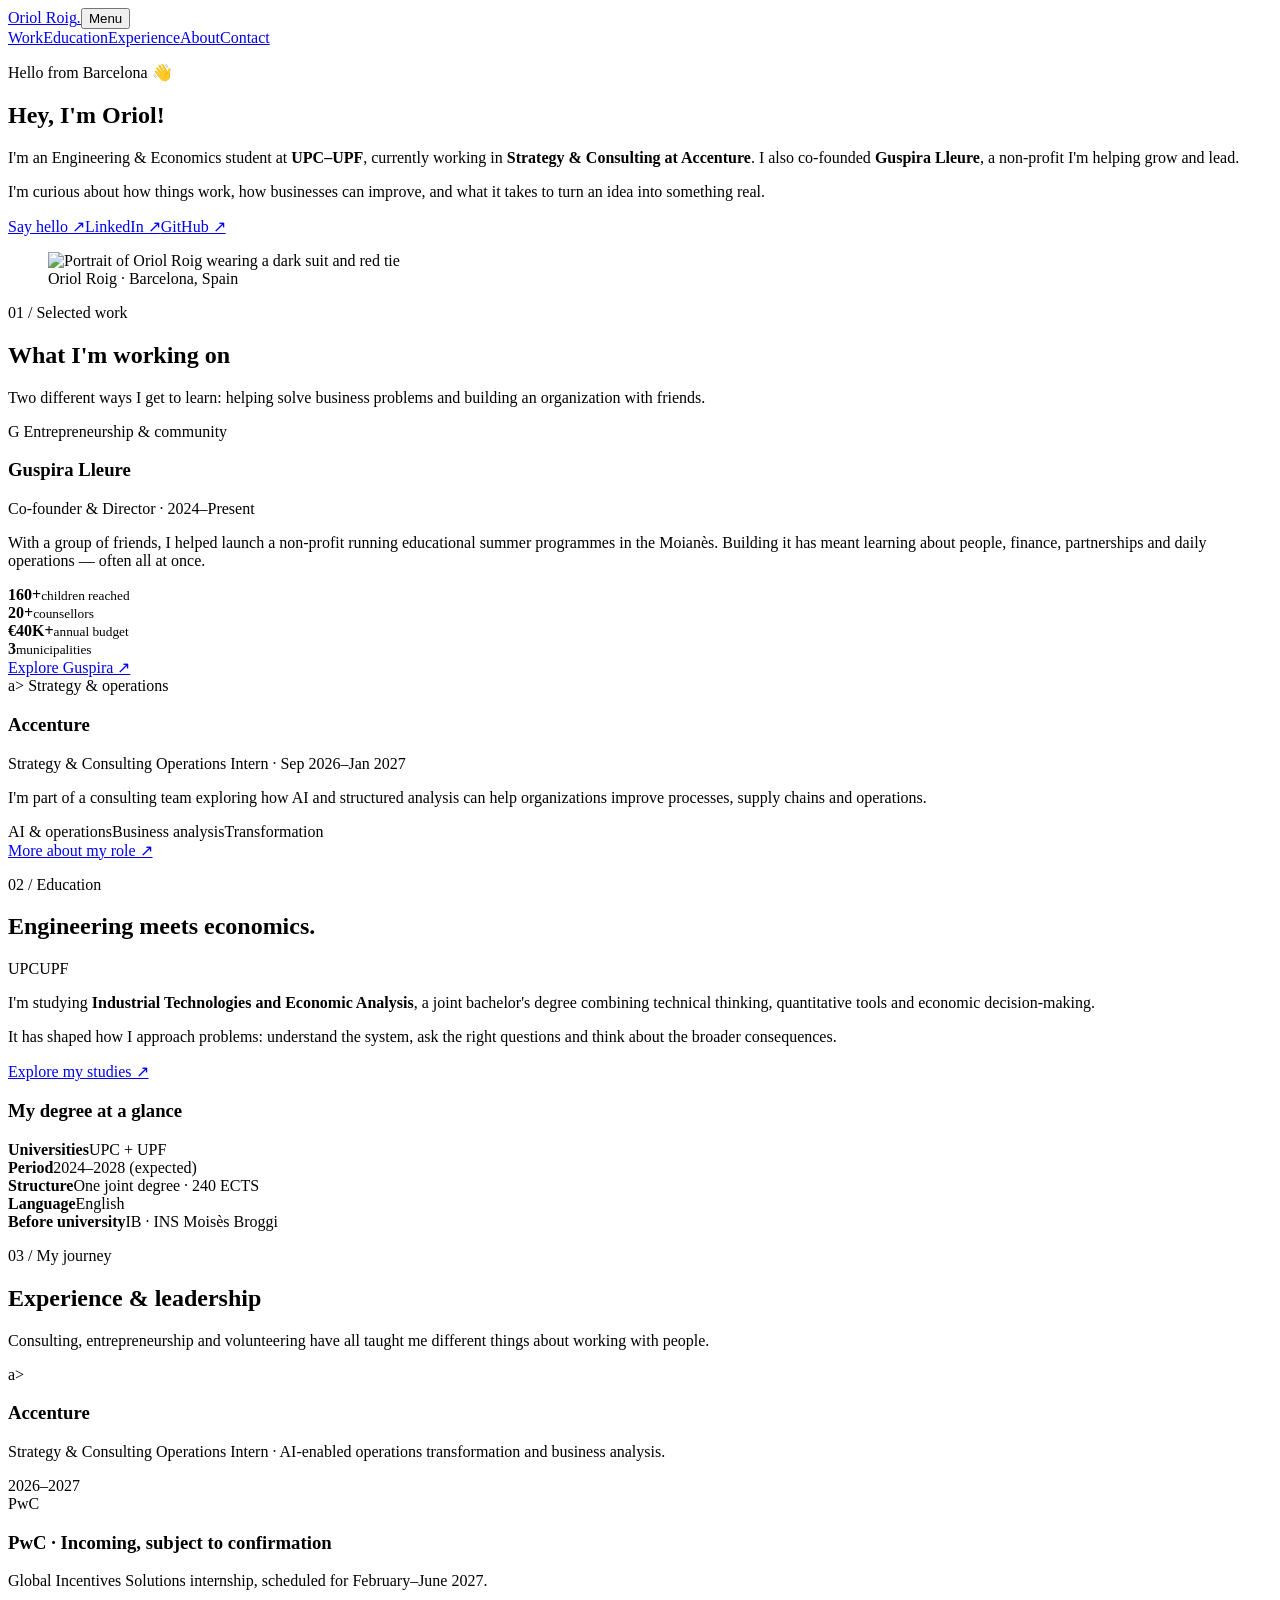
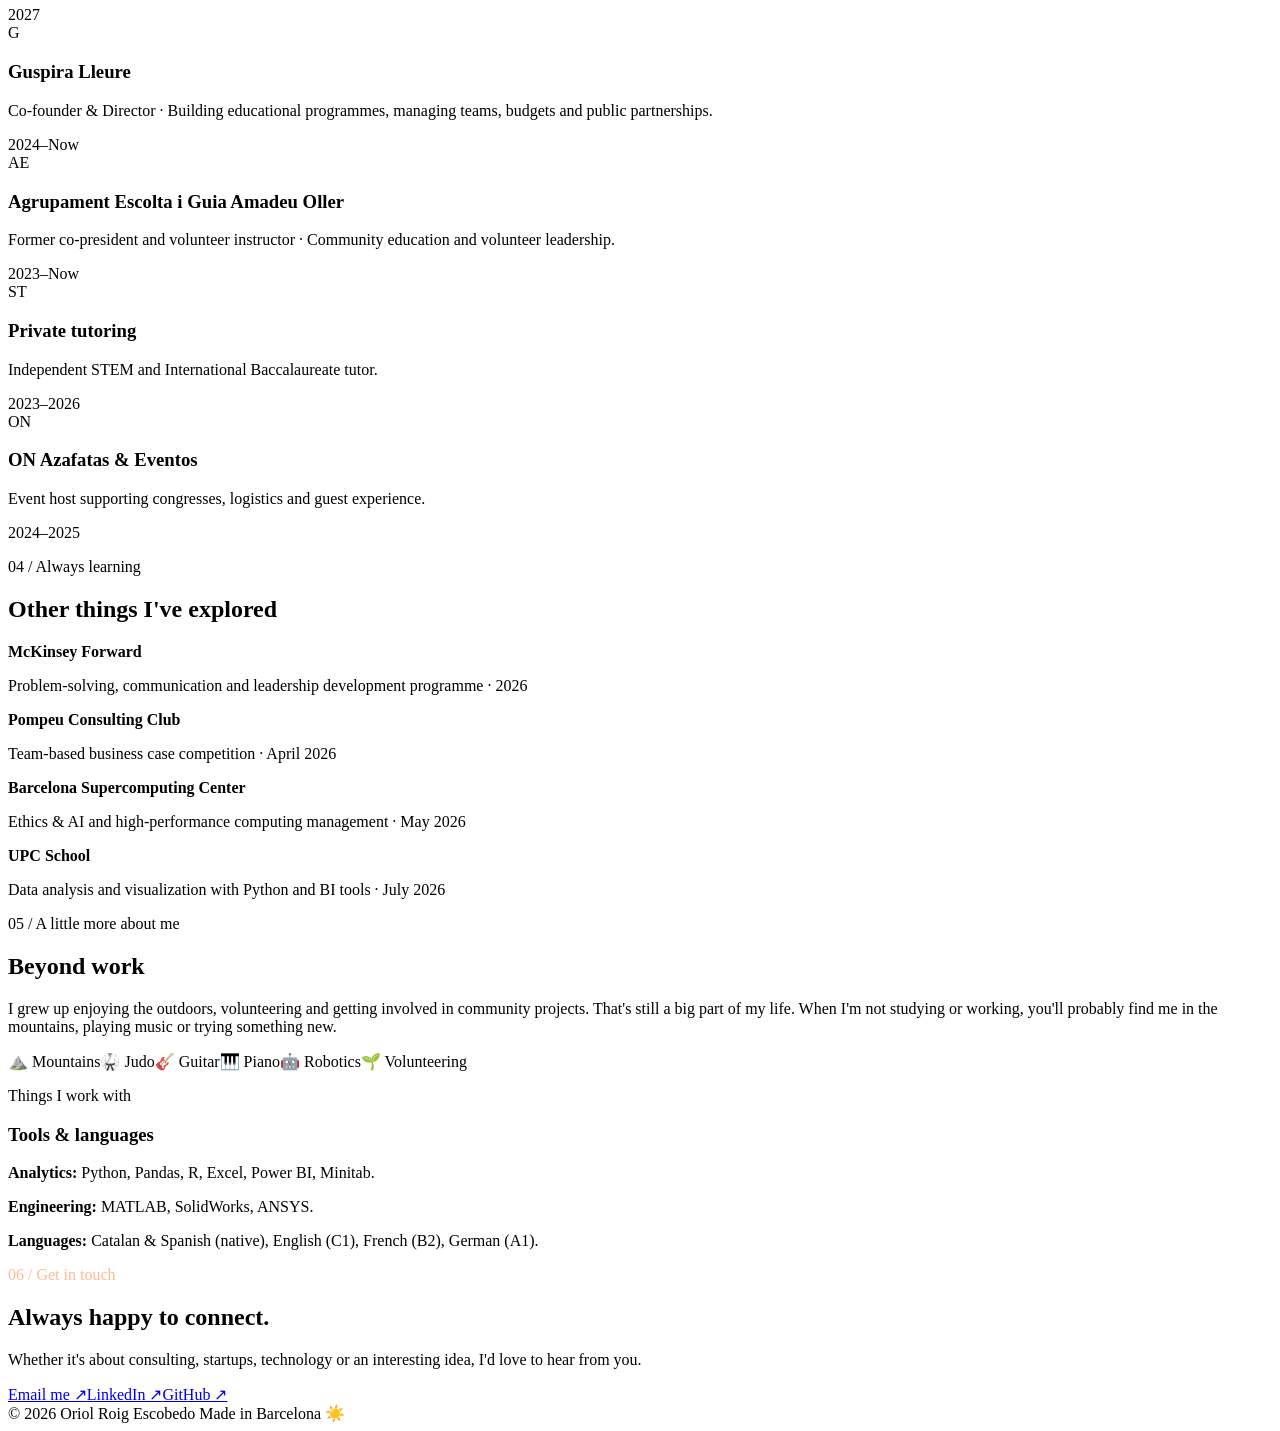
==== index.html @ 2d915a0c "Add files via upload" ====
<!doctype html><html lang="en"><head><meta charset="utf-8"><meta name="viewport" content="width=device-width,initial-scale=1"><meta name="description" content="Oriol Roig — Engineering & Economics student at UPC–UPF, strategy consulting intern at Accenture, and co-founder of Guspira Lleure."><meta property="og:title" content="Oriol Roig | Personal website"><meta property="og:description" content="Engineering, economics, strategy and building meaningful things."><meta property="og:type" content="website"><title>Oriol Roig | Engineering, Strategy & Entrepreneurship</title><link rel="stylesheet" href="assets/css/styles.css"><link rel="icon" href="assets/images/oriol-portrait.webp" type="image/webp"></head><body>
<header class="header"><nav class="container nav" aria-label="Main navigation"><a class="brand" href="index.html">Oriol Roig<em>.</em></a><button class="menu" aria-expanded="false" aria-controls="navlinks">Menu</button><div class="links" id="navlinks"><a href="#work">Work</a><a href="#education">Education</a><a href="#background">Experience</a><a href="#about">About</a><a href="#contact">Contact</a></div></nav></header>
<main><section class="container hero"><div><p class="eyebrow">Hello from Barcelona 👋</p><h1>Hey, I'm <span>Oriol!</span></h1><p class="lead">I'm an Engineering & Economics student at <strong>UPC–UPF</strong>, currently working in <strong>Strategy & Consulting at Accenture</strong>. I also co-founded <strong>Guspira Lleure</strong>, a non-profit I'm helping grow and lead.</p><p>I'm curious about how things work, how businesses can improve, and what it takes to turn an idea into something real.</p><div class="links-inline"><a class="pill" href="mailto:oriol_roig@outlook.com">Say hello ↗</a><a class="textlink" href="https://www.linkedin.com/in/oriol-roig-escobedo-284932294/" target="_blank" rel="noopener noreferrer">LinkedIn ↗</a><a class="textlink" href="https://github.com/oriolroigescobedo" target="_blank" rel="noopener noreferrer">GitHub ↗</a></div></div><figure class="hero-photo"><img src="assets/images/oriol-portrait.webp" width="670" height="672" alt="Portrait of Oriol Roig wearing a dark suit and red tie"><figcaption class="photo-caption">Oriol Roig · Barcelona, Spain</figcaption></figure></section>
<section class="section" id="work"><div class="container"><div class="section-head"><div><p class="eyebrow">01 / Selected work</p><h2>What I'm working on</h2></div><p>Two different ways I get to learn: helping solve business problems and building an organization with friends.</p></div><div class="feature-grid"><article class="feature guspira"><div class="org"><span class="logo logo-letter">G</span> Entrepreneurship & community</div><h3>Guspira Lleure</h3><div class="small">Co-founder & Director · 2024–Present</div><p>With a group of friends, I helped launch a non-profit running educational summer programmes in the Moianès. Building it has meant learning about people, finance, partnerships and daily operations — often all at once.</p><div class="metrics"><div><strong>160+</strong><small>children reached</small></div><div><strong>20+</strong><small>counsellors</small></div><div><strong>€40K+</strong><small>annual budget</small></div><div><strong>3</strong><small>municipalities</small></div></div><a href="guspira.html" class="textlink">Explore Guspira ↗</a></article><article class="feature"><div class="org"><span class="logo logo-letter purple">a&gt;</span> Strategy & operations</div><h3>Accenture</h3><div class="small">Strategy & Consulting Operations Intern · Sep 2026–Jan 2027</div><p>I'm part of a consulting team exploring how AI and structured analysis can help organizations improve processes, supply chains and operations.</p><div class="chips"><span class="chip">AI & operations</span><span class="chip">Business analysis</span><span class="chip">Transformation</span></div><a class="textlink" href="accenture.html">More about my role ↗</a></article></div></div></section>
<section class="section soft" id="education"><div class="container education-panel"><div><p class="eyebrow">02 / Education</p><h2>Engineering meets economics.</h2><div class="edu-mark"><span class="uni-mark">UPC</span><span class="uni-mark">UPF</span></div><p>I'm studying <strong>Industrial Technologies and Economic Analysis</strong>, a joint bachelor's degree combining technical thinking, quantitative tools and economic decision-making.</p><p>It has shaped how I approach problems: understand the system, ask the right questions and think about the broader consequences.</p><a href="education.html" class="textlink">Explore my studies ↗</a></div><aside class="edu-aside"><h3>My degree at a glance</h3><div><strong>Universities</strong><span>UPC + UPF</span></div><div><strong>Period</strong><span>2024–2028 (expected)</span></div><div><strong>Structure</strong><span>One joint degree · 240 ECTS</span></div><div><strong>Language</strong><span>English</span></div><div><strong>Before university</strong><span>IB · INS Moisès Broggi</span></div></aside></div></section>
<section class="section" id="background"><div class="container"><div class="section-head"><div><p class="eyebrow">03 / My journey</p><h2>Experience & leadership</h2></div><p>Consulting, entrepreneurship and volunteering have all taught me different things about working with people.</p></div><div class="rows"><div class="experience-row"><span class="logo logo-letter purple">a&gt;</span><div><h3>Accenture</h3><p>Strategy & Consulting Operations Intern · AI-enabled operations transformation and business analysis.</p></div><time>2026–2027</time></div><div class="experience-row"><span class="logo logo-letter pwc">PwC</span><div><h3>PwC <span class="small">· Incoming, subject to confirmation</span></h3><p>Global Incentives Solutions internship, scheduled for February–June 2027.</p></div><time>2027</time></div><div class="experience-row"><span class="logo logo-letter">G</span><div><h3>Guspira Lleure</h3><p>Co-founder & Director · Building educational programmes, managing teams, budgets and public partnerships.</p></div><time>2024–Now</time></div><div class="experience-row"><span class="logo logo-letter dark">AE</span><div><h3>Agrupament Escolta i Guia Amadeu Oller</h3><p>Former co-president and volunteer instructor · Community education and volunteer leadership.</p></div><time>2023–Now</time></div><div class="experience-row"><span class="logo logo-letter dark">ST</span><div><h3>Private tutoring</h3><p>Independent STEM and International Baccalaureate tutor.</p></div><time>2023–2026</time></div><div class="experience-row"><span class="logo logo-letter dark">ON</span><div><h3>ON Azafatas & Eventos</h3><p>Event host supporting congresses, logistics and guest experience.</p></div><time>2024–2025</time></div></div></div></section>
<section class="section soft"><div class="container"><div class="section-head"><div><p class="eyebrow">04 / Always learning</p><h2>Other things I've explored</h2></div></div><div class="mini-grid"><div class="mini"><strong>McKinsey Forward</strong><p>Problem-solving, communication and leadership development programme · 2026</p></div><div class="mini"><strong>Pompeu Consulting Club</strong><p>Team-based business case competition · April 2026</p></div><div class="mini"><strong>Barcelona Supercomputing Center</strong><p>Ethics & AI and high-performance computing management · May 2026</p></div><div class="mini"><strong>UPC School</strong><p>Data analysis and visualization with Python and BI tools · July 2026</p></div></div></div></section>
<section class="section" id="about"><div class="container about"><div><p class="eyebrow">05 / A little more about me</p><h2>Beyond work</h2><p>I grew up enjoying the outdoors, volunteering and getting involved in community projects. That's still a big part of my life. When I'm not studying or working, you'll probably find me in the mountains, playing music or trying something new.</p><div class="interest-list"><span>⛰️ Mountains</span><span>🥋 Judo</span><span>🎸 Guitar</span><span>🎹 Piano</span><span>🤖 Robotics</span><span>🌱 Volunteering</span></div></div><div><p class="eyebrow">Things I work with</p><h3>Tools & languages</h3><p><strong>Analytics:</strong> Python, Pandas, R, Excel, Power BI, Minitab.</p><p><strong>Engineering:</strong> MATLAB, SolidWorks, ANSYS.</p><p><strong>Languages:</strong> Catalan & Spanish (native), English (C1), French (B2), German (A1).</p></div></div></section>
<section class="contact" id="contact"><div class="container"><p class="eyebrow" style="color:#ffba92">06 / Get in touch</p><h2>Always happy to connect.</h2><p>Whether it's about consulting, startups, technology or an interesting idea, I'd love to hear from you.</p><div class="links-inline"><a class="pill" href="mailto:oriol_roig@outlook.com">Email me ↗</a><a class="textlink" href="https://www.linkedin.com/in/oriol-roig-escobedo-284932294/" target="_blank" rel="noopener noreferrer">LinkedIn ↗</a><a class="textlink" href="https://github.com/oriolroigescobedo" target="_blank" rel="noopener noreferrer">GitHub ↗</a></div></div></section></main>
<footer class="footer"><div class="container foot">© 2026 Oriol Roig Escobedo <span>Made in Barcelona ☀️</span></div></footer><script defer src="assets/js/main.js"></script></body></html>
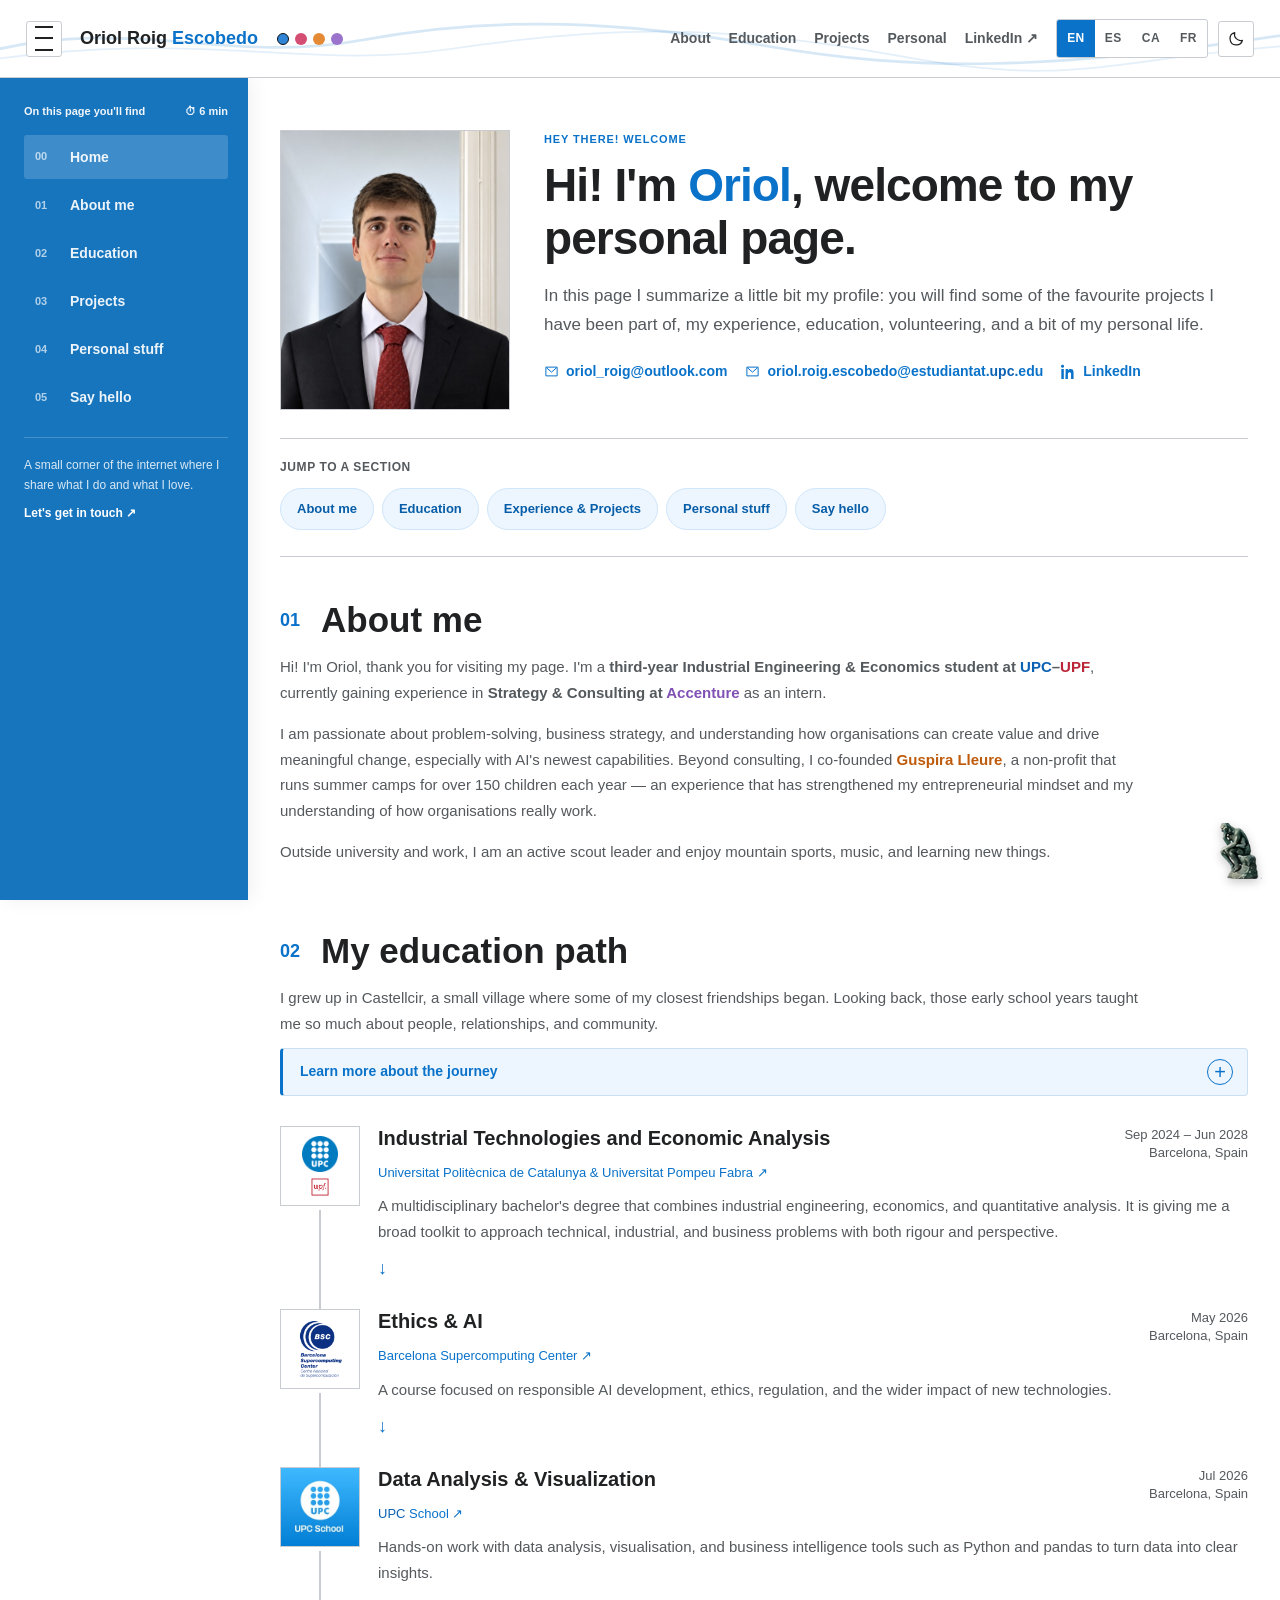
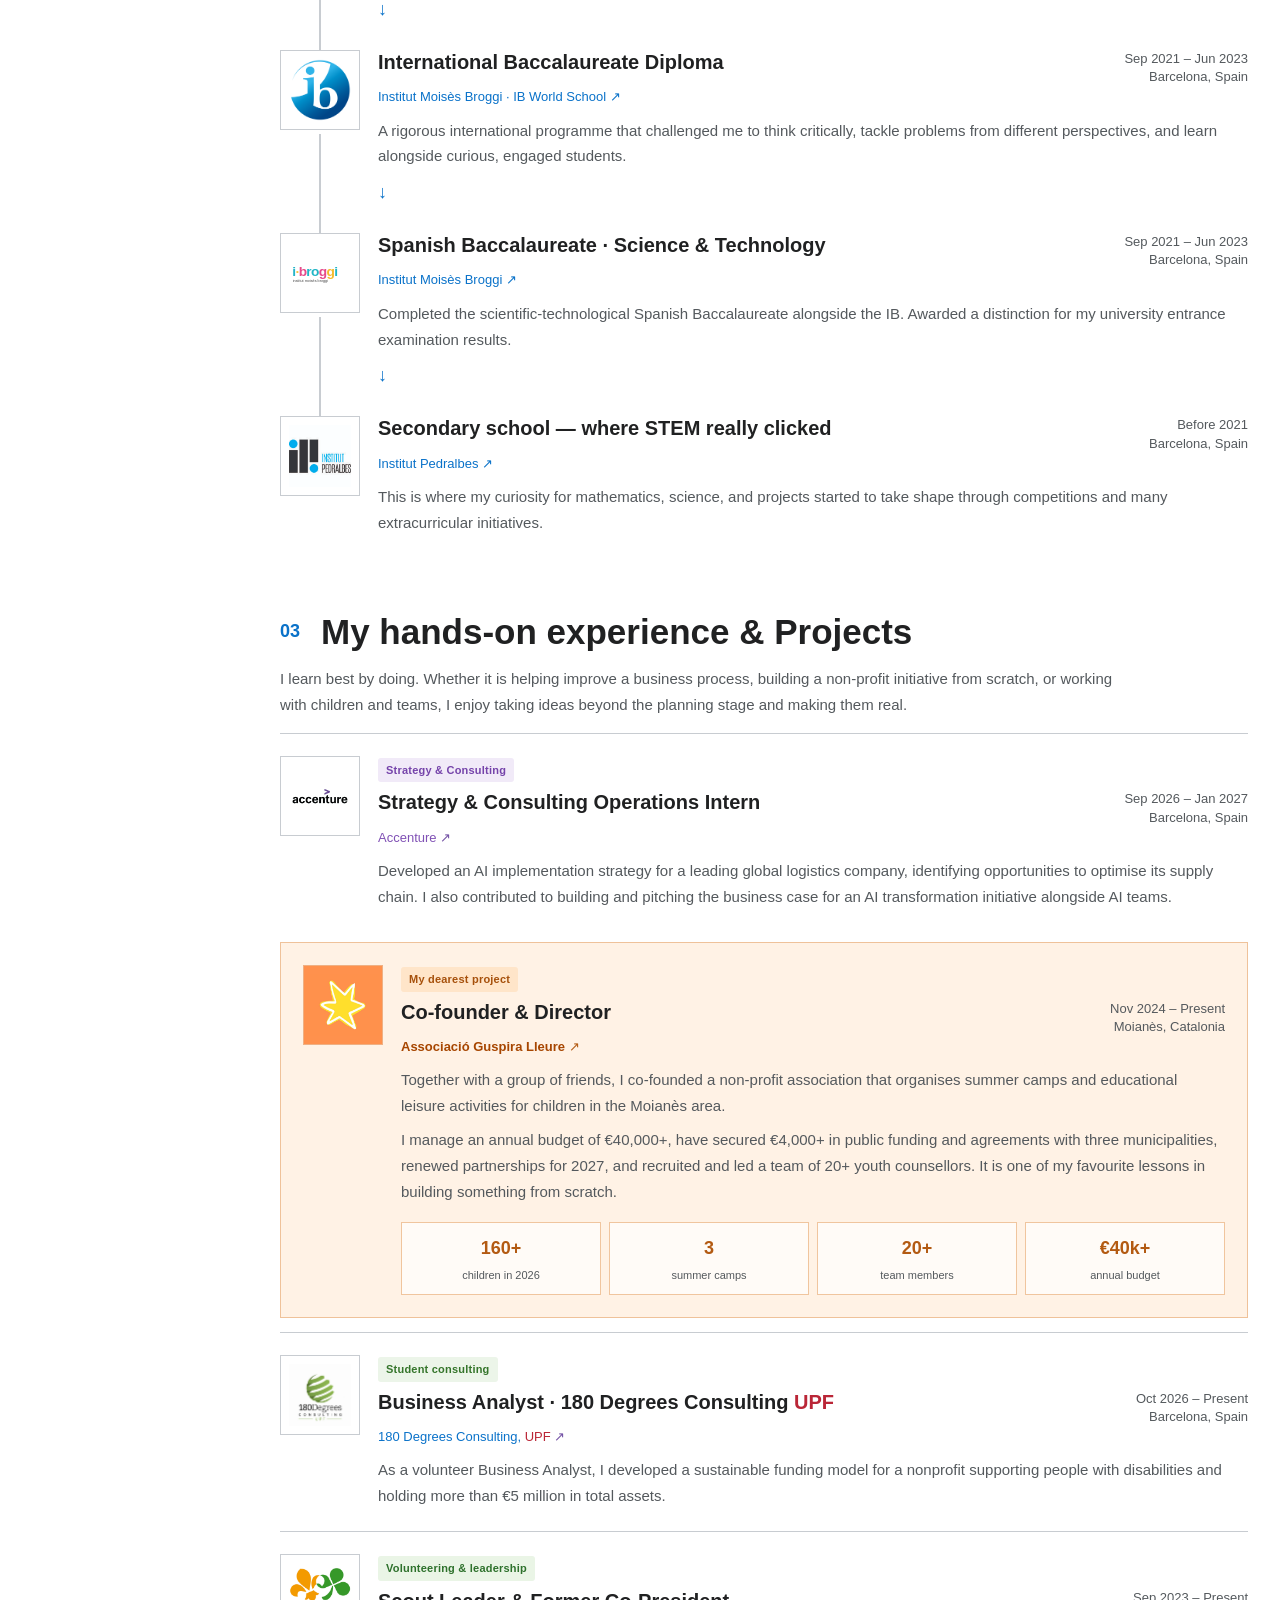
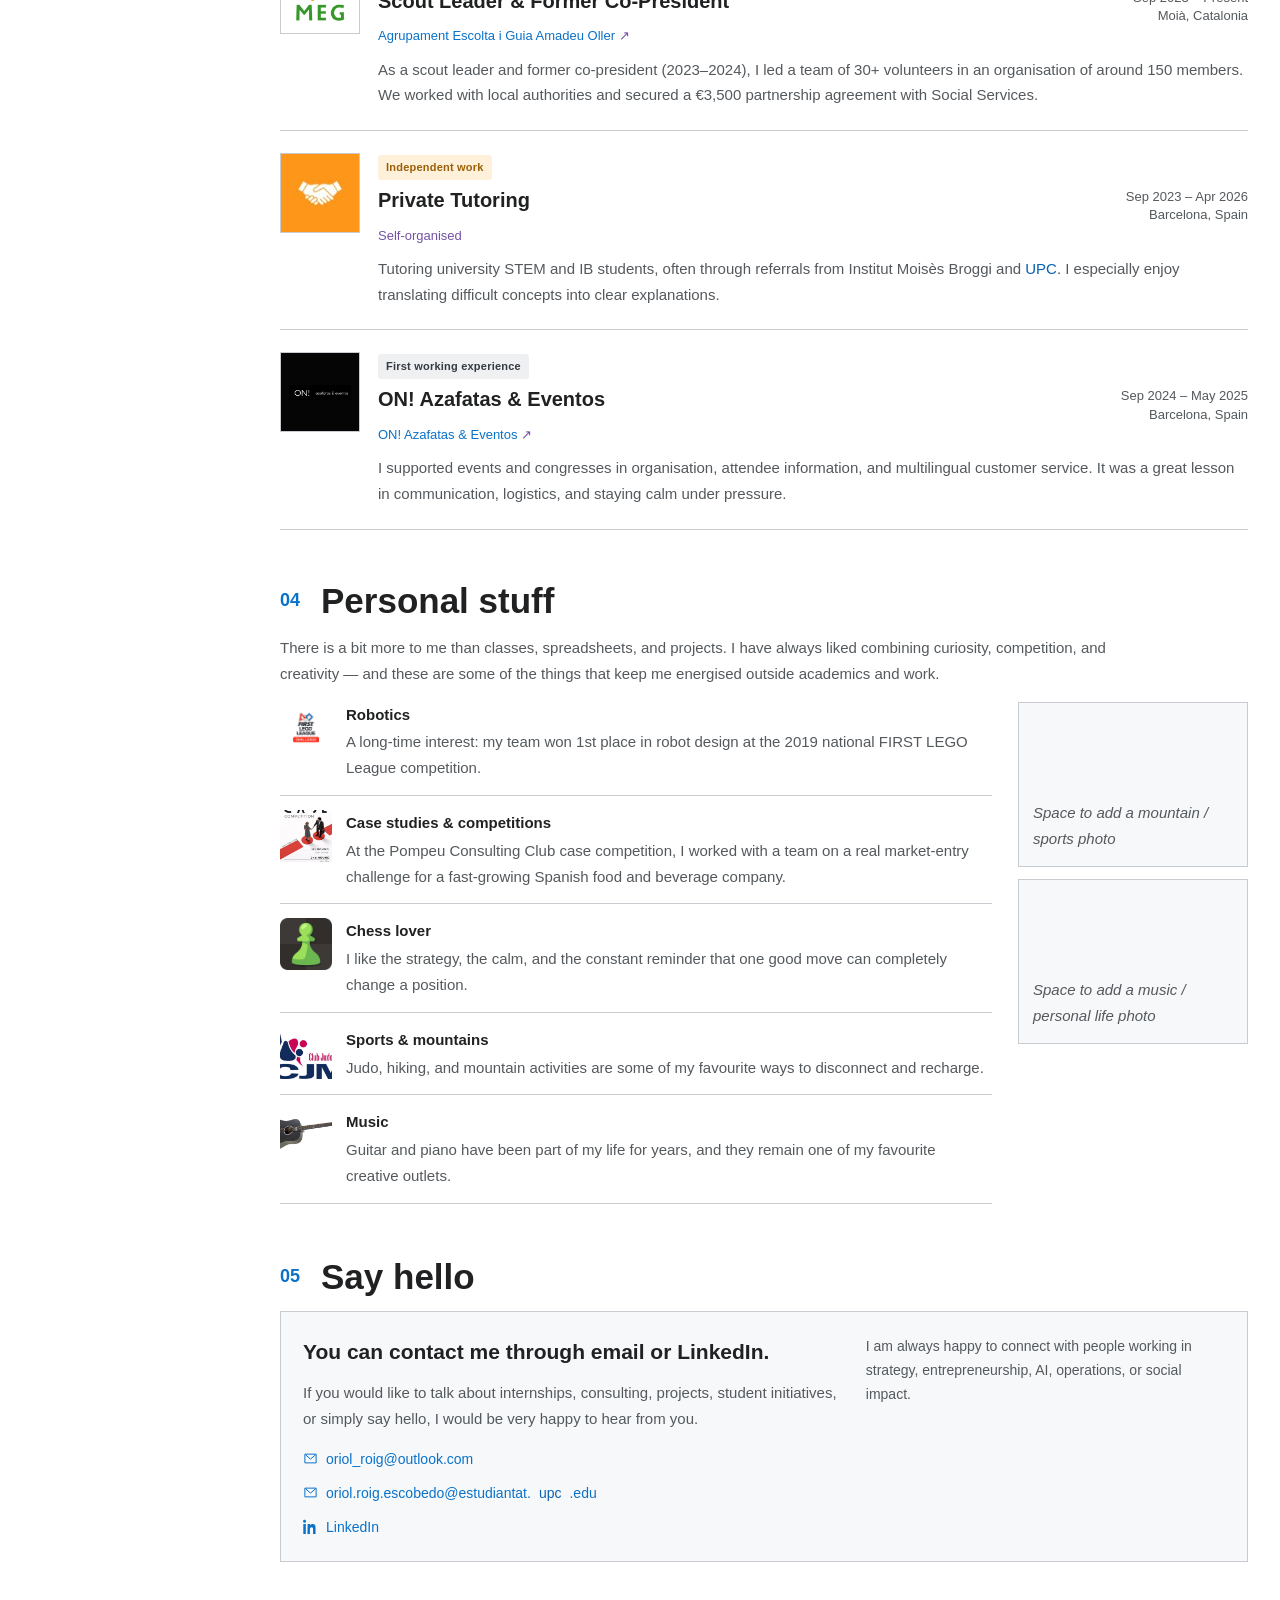
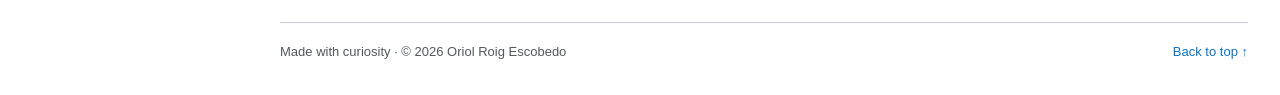
==== commit 8a51574b: "Publish portfolio as single standalone index.html" ====
--- a/index.html
+++ b/index.html
@@ -1,10 +1,1167 @@
-<!doctype html><html lang="en"><head><meta charset="utf-8"><meta name="viewport" content="width=device-width,initial-scale=1"><meta name="description" content="Oriol Roig — Engineering & Economics student at UPC–UPF, strategy consulting intern at Accenture, and co-founder of Guspira Lleure."><meta property="og:title" content="Oriol Roig | Personal website"><meta property="og:description" content="Engineering, economics, strategy and building meaningful things."><meta property="og:type" content="website"><title>Oriol Roig | Engineering, Strategy & Entrepreneurship</title><link rel="stylesheet" href="assets/css/styles.css"><link rel="icon" href="assets/images/oriol-portrait.webp" type="image/webp"></head><body>
-<header class="header"><nav class="container nav" aria-label="Main navigation"><a class="brand" href="index.html">Oriol Roig<em>.</em></a><button class="menu" aria-expanded="false" aria-controls="navlinks">Menu</button><div class="links" id="navlinks"><a href="#work">Work</a><a href="#education">Education</a><a href="#background">Experience</a><a href="#about">About</a><a href="#contact">Contact</a></div></nav></header>
-<main><section class="container hero"><div><p class="eyebrow">Hello from Barcelona 👋</p><h1>Hey, I'm <span>Oriol!</span></h1><p class="lead">I'm an Engineering & Economics student at <strong>UPC–UPF</strong>, currently working in <strong>Strategy & Consulting at Accenture</strong>. I also co-founded <strong>Guspira Lleure</strong>, a non-profit I'm helping grow and lead.</p><p>I'm curious about how things work, how businesses can improve, and what it takes to turn an idea into something real.</p><div class="links-inline"><a class="pill" href="mailto:oriol_roig@outlook.com">Say hello ↗</a><a class="textlink" href="https://www.linkedin.com/in/oriol-roig-escobedo-284932294/" target="_blank" rel="noopener noreferrer">LinkedIn ↗</a><a class="textlink" href="https://github.com/oriolroigescobedo" target="_blank" rel="noopener noreferrer">GitHub ↗</a></div></div><figure class="hero-photo"><img src="assets/images/oriol-portrait.webp" width="670" height="672" alt="Portrait of Oriol Roig wearing a dark suit and red tie"><figcaption class="photo-caption">Oriol Roig · Barcelona, Spain</figcaption></figure></section>
-<section class="section" id="work"><div class="container"><div class="section-head"><div><p class="eyebrow">01 / Selected work</p><h2>What I'm working on</h2></div><p>Two different ways I get to learn: helping solve business problems and building an organization with friends.</p></div><div class="feature-grid"><article class="feature guspira"><div class="org"><span class="logo logo-letter">G</span> Entrepreneurship & community</div><h3>Guspira Lleure</h3><div class="small">Co-founder & Director · 2024–Present</div><p>With a group of friends, I helped launch a non-profit running educational summer programmes in the Moianès. Building it has meant learning about people, finance, partnerships and daily operations — often all at once.</p><div class="metrics"><div><strong>160+</strong><small>children reached</small></div><div><strong>20+</strong><small>counsellors</small></div><div><strong>€40K+</strong><small>annual budget</small></div><div><strong>3</strong><small>municipalities</small></div></div><a href="guspira.html" class="textlink">Explore Guspira ↗</a></article><article class="feature"><div class="org"><span class="logo logo-letter purple">a&gt;</span> Strategy & operations</div><h3>Accenture</h3><div class="small">Strategy & Consulting Operations Intern · Sep 2026–Jan 2027</div><p>I'm part of a consulting team exploring how AI and structured analysis can help organizations improve processes, supply chains and operations.</p><div class="chips"><span class="chip">AI & operations</span><span class="chip">Business analysis</span><span class="chip">Transformation</span></div><a class="textlink" href="accenture.html">More about my role ↗</a></article></div></div></section>
-<section class="section soft" id="education"><div class="container education-panel"><div><p class="eyebrow">02 / Education</p><h2>Engineering meets economics.</h2><div class="edu-mark"><span class="uni-mark">UPC</span><span class="uni-mark">UPF</span></div><p>I'm studying <strong>Industrial Technologies and Economic Analysis</strong>, a joint bachelor's degree combining technical thinking, quantitative tools and economic decision-making.</p><p>It has shaped how I approach problems: understand the system, ask the right questions and think about the broader consequences.</p><a href="education.html" class="textlink">Explore my studies ↗</a></div><aside class="edu-aside"><h3>My degree at a glance</h3><div><strong>Universities</strong><span>UPC + UPF</span></div><div><strong>Period</strong><span>2024–2028 (expected)</span></div><div><strong>Structure</strong><span>One joint degree · 240 ECTS</span></div><div><strong>Language</strong><span>English</span></div><div><strong>Before university</strong><span>IB · INS Moisès Broggi</span></div></aside></div></section>
-<section class="section" id="background"><div class="container"><div class="section-head"><div><p class="eyebrow">03 / My journey</p><h2>Experience & leadership</h2></div><p>Consulting, entrepreneurship and volunteering have all taught me different things about working with people.</p></div><div class="rows"><div class="experience-row"><span class="logo logo-letter purple">a&gt;</span><div><h3>Accenture</h3><p>Strategy & Consulting Operations Intern · AI-enabled operations transformation and business analysis.</p></div><time>2026–2027</time></div><div class="experience-row"><span class="logo logo-letter pwc">PwC</span><div><h3>PwC <span class="small">· Incoming, subject to confirmation</span></h3><p>Global Incentives Solutions internship, scheduled for February–June 2027.</p></div><time>2027</time></div><div class="experience-row"><span class="logo logo-letter">G</span><div><h3>Guspira Lleure</h3><p>Co-founder & Director · Building educational programmes, managing teams, budgets and public partnerships.</p></div><time>2024–Now</time></div><div class="experience-row"><span class="logo logo-letter dark">AE</span><div><h3>Agrupament Escolta i Guia Amadeu Oller</h3><p>Former co-president and volunteer instructor · Community education and volunteer leadership.</p></div><time>2023–Now</time></div><div class="experience-row"><span class="logo logo-letter dark">ST</span><div><h3>Private tutoring</h3><p>Independent STEM and International Baccalaureate tutor.</p></div><time>2023–2026</time></div><div class="experience-row"><span class="logo logo-letter dark">ON</span><div><h3>ON Azafatas & Eventos</h3><p>Event host supporting congresses, logistics and guest experience.</p></div><time>2024–2025</time></div></div></div></section>
-<section class="section soft"><div class="container"><div class="section-head"><div><p class="eyebrow">04 / Always learning</p><h2>Other things I've explored</h2></div></div><div class="mini-grid"><div class="mini"><strong>McKinsey Forward</strong><p>Problem-solving, communication and leadership development programme · 2026</p></div><div class="mini"><strong>Pompeu Consulting Club</strong><p>Team-based business case competition · April 2026</p></div><div class="mini"><strong>Barcelona Supercomputing Center</strong><p>Ethics & AI and high-performance computing management · May 2026</p></div><div class="mini"><strong>UPC School</strong><p>Data analysis and visualization with Python and BI tools · July 2026</p></div></div></div></section>
-<section class="section" id="about"><div class="container about"><div><p class="eyebrow">05 / A little more about me</p><h2>Beyond work</h2><p>I grew up enjoying the outdoors, volunteering and getting involved in community projects. That's still a big part of my life. When I'm not studying or working, you'll probably find me in the mountains, playing music or trying something new.</p><div class="interest-list"><span>⛰️ Mountains</span><span>🥋 Judo</span><span>🎸 Guitar</span><span>🎹 Piano</span><span>🤖 Robotics</span><span>🌱 Volunteering</span></div></div><div><p class="eyebrow">Things I work with</p><h3>Tools & languages</h3><p><strong>Analytics:</strong> Python, Pandas, R, Excel, Power BI, Minitab.</p><p><strong>Engineering:</strong> MATLAB, SolidWorks, ANSYS.</p><p><strong>Languages:</strong> Catalan & Spanish (native), English (C1), French (B2), German (A1).</p></div></div></section>
-<section class="contact" id="contact"><div class="container"><p class="eyebrow" style="color:#ffba92">06 / Get in touch</p><h2>Always happy to connect.</h2><p>Whether it's about consulting, startups, technology or an interesting idea, I'd love to hear from you.</p><div class="links-inline"><a class="pill" href="mailto:oriol_roig@outlook.com">Email me ↗</a><a class="textlink" href="https://www.linkedin.com/in/oriol-roig-escobedo-284932294/" target="_blank" rel="noopener noreferrer">LinkedIn ↗</a><a class="textlink" href="https://github.com/oriolroigescobedo" target="_blank" rel="noopener noreferrer">GitHub ↗</a></div></div></section></main>
-<footer class="footer"><div class="container foot">© 2026 Oriol Roig Escobedo <span>Made in Barcelona ☀️</span></div></footer><script defer src="assets/js/main.js"></script></body></html>
+<!DOCTYPE html>
+<html lang="en">
+<head>
+  <meta charset="UTF-8">
+  <meta name="viewport" content="width=device-width, initial-scale=1">
+  <meta name="theme-color" content="#ffffff">
+  <meta name="description" content="Oriol Roig Escobedo's personal website.">
+  <title>Oriol Roig Escobedo · Personal Page</title>
+  <style>
+    :root {
+      --blue: #0b61b3;
+      --blue-deep: #0a4f93;
+      --blue-soft: #edf5fc;
+      --purple: #7352a5;
+      --purple-soft: #f1ecf8;
+      --orange: #f28a31;
+      --orange-soft: #fff2e5;
+      --background: #ffffff;
+      --surface: #ffffff;
+      --surface-alt: #f7f8fa;
+      --sidebar-bg: #0b61b3;
+      --sidebar-bg-2: #0a569f;
+      --text: #202122;
+      --muted: #54595d;
+      --line: #c8ccd1;
+      --line-strong: #a2a9b1;
+      --shadow: rgba(0,0,0,.06);
+      --radius-sm: 3px;
+      --radius-md: 5px;
+      --header-height: 78px;
+      --sidebar-width: 248px;
+      --content-width: 1020px;
+      --body-font: -apple-system, BlinkMacSystemFont, "Segoe UI", Arial, Helvetica, sans-serif;
+      --ui-font: -apple-system, BlinkMacSystemFont, "Segoe UI", Arial, Helvetica, sans-serif;
+      color-scheme: light;
+    }
+    html[data-theme="dark"] {
+      --blue: #73b9ff;
+      --blue-deep: #4ea6ff;
+      --blue-soft: #1b2f45;
+      --purple: #c8b0ec;
+      --purple-soft: #32283b;
+      --orange: #ffb06f;
+      --orange-soft: #3e2f22;
+      --background: #16191d;
+      --surface: #1f2328;
+      --surface-alt: #20262d;
+      --sidebar-bg: #174a7c;
+      --sidebar-bg-2: #133d67;
+      --text: #eaecf0;
+      --muted: #c8ccd1;
+      --line: #4b5560;
+      --line-strong: #6b7480;
+      --shadow: rgba(0,0,0,.28);
+      color-scheme: dark;
+    }
+    * { box-sizing: border-box; }
+    html { scroll-behavior: smooth; scroll-padding-top: 95px; }
+    body { margin: 0; background: var(--background); color: var(--text); font-family: var(--body-font); font-size: 15px; line-height: 1.72; }
+    img { display: block; max-width: 100%; }
+    a { color: var(--blue); text-decoration: none; }
+    a:hover { text-decoration: underline; }
+    button { font: inherit; cursor: pointer; }
+    h1,h2,h3,p { margin-top: 0; }
+    .ui, .site-header, .sidebar, .quick-links, .theme-button, .lang-switch, .category-pill, .section-index, .jump-label, .entry-meta, .entry-org, .footer, .hero-contacts, .contact-card, .top-nav, .menu-button { font-family: var(--ui-font); }
+    .site-header {
+      position: sticky; top: 0; z-index: 50; height: var(--header-height);
+      background: var(--background); border-bottom: 1px solid var(--line);
+      display: flex; align-items: center; gap: 18px; padding: 0 26px; overflow: hidden;
+    }
+    .header-scribble { position: absolute; inset: auto 0 0 0; height: 100%; pointer-events: none; opacity: .9; }
+    .header-scribble svg { position: absolute; inset: 0; width: 100%; height: 100%; }
+    .site-header > *:not(.header-scribble) { position: relative; z-index: 1; }
+    .menu-button {
+      width: 36px; height: 36px; border: 1px solid var(--line); background: var(--surface);
+      border-radius: var(--radius-sm); display: grid; place-items: center; padding: 0;
+    }
+    .menu-button span { display: block; width: 18px; height: 2px; background: var(--text); margin: 2px 0; }
+    .site-brand { font-family: var(--ui-font); font-weight: 700; font-size: 18px; color: var(--text); white-space: nowrap; }
+    .site-brand span { color: var(--blue); }
+    .top-nav { margin-left: auto; display: flex; align-items: center; gap: 18px; }
+    .top-nav a { color: var(--muted); font-size: 14px; font-weight: 600; white-space: nowrap; }
+    .top-nav a:hover { color: var(--blue); text-decoration: none; }
+    .top-tools { display: flex; align-items: center; gap: 10px; }
+    .lang-switch {
+      display: inline-flex; align-items: center; border: 1px solid var(--line); background: var(--surface);
+      border-radius: var(--radius-sm); overflow: hidden;
+    }
+    .lang-switch button {
+      border: 0; background: transparent; color: var(--muted); padding: 8px 10px; font-size: 12px; font-weight: 700; letter-spacing: .04em;
+    }
+    .lang-switch button.active { background: var(--blue); color: white; }
+    .theme-button {
+      width: 36px; height: 36px; border: 1px solid var(--line); background: var(--surface); color: var(--text);
+      border-radius: var(--radius-sm); display: grid; place-items: center;
+    }
+    .theme-button svg { width: 17px; height: 17px; fill: none; stroke: currentColor; stroke-width: 1.7; stroke-linecap: round; stroke-linejoin: round; }
+    .theme-button .sun { display: none; }
+    html[data-theme="dark"] .theme-button .sun { display: block; }
+    html[data-theme="dark"] .theme-button .moon { display: none; }
+
+    .sidebar {
+      position: fixed; top: var(--header-height); left: 0; bottom: 0; width: var(--sidebar-width);
+      background: linear-gradient(180deg, var(--sidebar-bg), var(--sidebar-bg-2)); color: white;
+      padding: 24px 20px 24px 24px; overflow-y: auto; transform: translateX(-101%); transition: transform .22s ease;
+      box-shadow: 4px 0 18px var(--shadow); z-index: 35;
+    }
+    body.sidebar-open .sidebar { transform: translateX(0); }
+    .sidebar-title { font-family: var(--ui-font); font-size: 12px; font-weight: 700; letter-spacing: .05em; text-transform: none; opacity: .94; margin: 0 0 14px; }
+    .sidebar-nav { display: grid; gap: 4px; }
+    .sidebar-nav a {
+      display: flex; gap: 11px; align-items: center; color: rgba(255,255,255,.92); font-family: var(--ui-font);
+      font-size: 14px; font-weight: 600; padding: 10px 11px; border-radius: var(--radius-sm);
+    }
+    .sidebar-nav a:hover, .sidebar-nav a.active { background: rgba(255,255,255,.13); text-decoration: none; }
+    .sidebar-nav .num { width: 24px; font-size: 11px; opacity: .72; font-weight: 700; }
+    .sidebar-bottom {
+      margin-top: 18px; padding-top: 18px; border-top: 1px solid rgba(255,255,255,.2); color: rgba(255,255,255,.84);
+      font-family: var(--ui-font); font-size: 12px; line-height: 1.65;
+    }
+    .sidebar-bottom a { color: #ffffff; font-weight: 700; }
+    .mobile-scrim { display: none; }
+
+    .page { min-width: 0; transition: margin-left .22s ease; }
+    body.sidebar-open .page { margin-left: var(--sidebar-width); }
+    .content { max-width: calc(var(--content-width) + 64px); margin: 0 auto; padding: 0 32px; }
+
+    .hero { padding: 52px 0 26px; border-bottom: 1px solid var(--line); }
+    .hero-main { display: grid; grid-template-columns: 230px minmax(0,1fr); gap: 34px; align-items: start; }
+    .portrait { width: 230px; height: 280px; border: 1px solid var(--line); overflow: hidden; background: #eff3f8; }
+    .portrait img { width: 100%; height: 100%; object-fit: cover; object-position: center 28%; }
+    .eyebrow { font-family: var(--ui-font); text-transform: uppercase; font-size: 11px; letter-spacing: .08em; color: var(--blue); font-weight: 700; margin: 0 0 10px; }
+    h1 { font-size: clamp(34px, 4vw, 46px); line-height: 1.16; font-weight: 750; margin: 0 0 15px; letter-spacing: -.02em; }
+    .hero-subtitle { color: var(--muted); font-size: 17px; max-width: 760px; }
+    .hero-contacts { margin-top: 20px; display: flex; flex-wrap: wrap; gap: 12px 18px; font-size: 14px; color: var(--muted); }
+    .hero-contacts a { display: inline-flex; align-items: center; gap: 7px; font-weight: 600; }
+    .hero-contacts svg, .contact-links svg, .tiny-link svg { width: 15px; height: 15px; fill: currentColor; }
+    .hero-bottom { margin-top: 28px; padding-top: 18px; border-top: 1px solid var(--line); }
+    .jump-label { color: var(--muted); font-size: 12px; font-weight: 700; text-transform: uppercase; letter-spacing: .05em; margin-bottom: 10px; }
+    .quick-links { display: flex; flex-wrap: wrap; gap: 8px; }
+    .quick-links a {
+      display: inline-block; padding: 9px 16px; border: 1px solid #bddbf4;
+      background: #eaf4fd; color: #07599e; border-radius: 999px; font-size: 13px;
+      font-weight: 650; transition: background-color .18s ease, transform .18s ease;
+    }
+    .quick-links a:hover { background: #d6eafb; border-color: #8dc5f3; color: #07477c; text-decoration: none; transform: translateY(-1px); }
+    html[data-theme="dark"] .quick-links a { background: #1d3b56; border-color: #467da9; color: #d2eaff; }
+    html[data-theme="dark"] .quick-links a:hover { background: #295176; color: #ffffff; }
+    .quick-links a:focus-visible { outline: 2px solid var(--blue); outline-offset: 3px; }
+    .logo-box-tutor { padding: 0; border-color: #ffb056; }
+    .logo-box-tutor img { width: 100%; height: 100%; max-height: none; max-width: none; object-fit: cover; }
+    .logo-box-events { background: #050505 !important; }
+    .logo-box-events img { width: 100%; max-width: 100%; max-height: 100%; object-fit: contain; }
+    html[data-theme="dark"] .quick-links a { color: #fff; }
+    @media (prefers-reduced-motion: reduce) { .quick-links a { transition: none; } }
+
+    section.content-section { padding: 42px 0 8px; }
+    .section-heading { display: flex; align-items: center; gap: 12px; margin-bottom: 14px; }
+    .section-index {
+      display: inline-block; background: transparent; border: none; color: var(--blue);
+      padding: 0; border-radius: 0; font-size: 14px; font-weight: 800;
+    }
+    h2 { font-size: clamp(27px, 3vw, 35px); line-height: 1.18; font-weight: 700; margin: 0; }
+    .section-intro, .about-text { max-width: 860px; color: var(--muted); }
+    .about-text p, .section-intro p { margin-bottom: 15px; }
+
+    details.education-story {
+      margin: 18px 0 30px; border: 1px solid var(--line); background: var(--surface-alt); padding: 14px 16px;
+    }
+    details.education-story summary { cursor: pointer; color: var(--blue); font-family: var(--ui-font); font-size: 14px; font-weight: 700; }
+    .story-copy { margin-top: 12px; color: var(--muted); }
+
+    .timeline { list-style: none; margin: 0; padding: 0; }
+    .timeline-item { display: grid; grid-template-columns: 80px minmax(0,1fr); gap: 18px; position: relative; padding-bottom: 25px; }
+    .timeline-item:not(:last-child)::before {
+      content: ""; position: absolute; left: 39px; top: 84px; bottom: 0; width: 2px; background: var(--line);
+    }
+    .logo-box {
+      width: 80px; height: 80px; background: white; border: 1px solid var(--line); padding: 8px;
+      display: grid; place-items: center; position: relative; z-index: 1;
+    }
+    html[data-theme="dark"] .logo-box { background: #fff; }
+    .logo-box img { max-width: 100%; max-height: 100%; object-fit: contain; }
+    .dual-logo { display:flex; flex-direction:column; gap:6px; align-items:center; justify-content:center; width:100%; }
+    .dual-logo img:first-child { max-height: 36px; }
+    .dual-logo img:last-child { max-height: 18px; }
+    .entry-top { display: flex; justify-content: space-between; gap: 16px; align-items: flex-start; }
+    .entry-top h3 { font-size: 20px; line-height: 1.25; margin: 0 0 4px; font-weight: 700; }
+    .entry-meta { color: var(--muted); font-size: 13px; line-height: 1.4; text-align: right; white-space: nowrap; }
+    .entry-org { font-family: var(--ui-font); font-size: 13px; color: var(--blue); margin-bottom: 9px; }
+    .entry-desc { color: var(--muted); margin: 0; }
+    .entry-desc + .entry-desc { margin-top: 8px; }
+    .timeline-arrow { color: var(--blue); font-size: 18px; margin-top: 8px; }
+
+    .legend { display: flex; flex-wrap: wrap; gap: 14px; margin: 10px 0 18px; font-family: var(--ui-font); font-size: 13px; color: var(--muted); }
+    .legend .dot { display: inline-block; width: 9px; height: 9px; margin-right: 6px; }
+    .legend .dot.purple { background: var(--purple); }
+    .legend .dot.orange { background: var(--orange); }
+    .experience-list { display: grid; gap: 0; }
+    .experience-item {
+      display: grid; grid-template-columns: 80px minmax(0,1fr); gap: 18px; padding: 22px 0; border-top: 1px solid var(--line);
+    }
+    .category-pill {
+      display: inline-block; padding: 3px 8px; border-radius: var(--radius-sm); font-size: 11px; font-weight: 700;
+      letter-spacing: .02em; margin-bottom: 8px; background: var(--purple-soft); color: var(--purple);
+    }
+    .experience-item .entry-org { color: var(--purple); }
+    .feature-card {
+      margin: 10px 0 14px; padding: 22px; border: 1px solid #efc29a; background: var(--orange-soft);
+    }
+    .feature-card .category-pill { background: #ffe2c5; color: #b35a12; }
+    .feature-header { display: grid; grid-template-columns: 80px minmax(0,1fr); gap: 18px; }
+    .feature-card .logo-box { border-color: #efc29a; }
+    .feature-card .entry-org { color: #b35a12; }
+    .metrics { display: grid; grid-template-columns: repeat(4,1fr); gap: 8px; margin: 18px 0 0 98px; }
+    .metric { background: rgba(255,255,255,.7); border: 1px solid #f0c59e; padding: 10px 8px; text-align: center; }
+    .metric strong { display: block; color: #b35a12; font-family: var(--ui-font); font-size: 18px; }
+    .metric span { display: block; font-family: var(--ui-font); font-size: 11px; line-height: 1.4; color: var(--muted); margin-top: 4px; }
+
+    .personal-area { display: grid; grid-template-columns: minmax(0,1fr) 230px; gap: 26px; align-items: start; }
+    .interest { display: grid; grid-template-columns: 52px minmax(0,1fr); gap: 14px; padding: 14px 0; border-bottom: 1px solid var(--line); }
+    .interest:first-child { padding-top: 0; }
+    .interest-icon { width: 52px; height: 52px; display:flex; align-items:center; justify-content:center; overflow:hidden; }
+    .interest-icon img { width: 100%; height: 100%; object-fit: contain; }
+    .interest-icon.is-poster img, .interest-icon.is-guitar img, .interest-icon.is-judo img { object-fit: cover; }
+    .interest-icon.is-guitar img { object-position: center; }
+    .interest strong { display: block; font-family: var(--ui-font); font-size: 15px; margin-bottom: 2px; }
+    .interest p { margin: 0; color: var(--muted); }
+    .photo-stack { display: grid; gap: 12px; }
+    .photo-card {
+      min-height: 165px; border: 1px solid var(--line); background: var(--surface-alt); padding: 14px;
+      display: flex; align-items: flex-end; color: var(--muted); font-style: italic;
+    }
+
+    .contact-section { padding: 44px 0 10px; }
+    .contact-card {
+      border: 1px solid var(--line); background: var(--surface-alt); padding: 22px;
+      display: grid; grid-template-columns: 1.2fr .8fr; gap: 24px;
+    }
+    .contact-card h3 { font-family: var(--ui-font); font-size: 21px; margin: 0 0 10px; }
+    .contact-copy { color: var(--muted); }
+    .contact-links { display: grid; gap: 10px; margin-top: 14px; }
+    .contact-links a, .contact-links span { display: inline-flex; align-items: center; gap: 8px; font-family: var(--ui-font); font-size: 14px; }
+    .contact-note { color: var(--muted); font-size: 14px; }
+    .tiny-link { display: inline-flex; align-items: center; gap: 6px; }
+
+    .footer {
+      margin-top: 50px; padding: 18px 0 32px; border-top: 1px solid var(--line);
+      display: flex; justify-content: space-between; gap: 15px; align-items: center; color: var(--muted); font-size: 13px;
+    }
+    .footer-links { display: flex; gap: 16px; }
+
+    @media (max-width: 1080px) {
+      .top-nav a.hide-md { display: none; }
+      .metrics { grid-template-columns: repeat(2,1fr); }
+    }
+    @media (max-width: 980px) {
+      body.sidebar-open .page { margin-left: 0; }
+      .mobile-scrim { display: block; position: fixed; z-index: 25; inset: var(--header-height) 0 0; background: rgba(0,0,0,.25); opacity: 0; pointer-events: none; transition: opacity .2s; }
+      body.sidebar-open .mobile-scrim { opacity: 1; pointer-events: auto; }
+      .content { padding: 0 22px; }
+      .hero-main { grid-template-columns: 1fr; }
+      .portrait { width: 190px; height: 232px; }
+      .contact-card { grid-template-columns: 1fr; }
+      .personal-area { grid-template-columns: 1fr; }
+      .top-nav a.hide-sm { display: none; }
+    }
+    @media (max-width: 680px) {
+      .site-header { padding: 0 12px; gap: 10px; }
+      .site-brand { font-size: 15px; }
+      .top-nav { gap: 8px; }
+      .top-nav a { display: none; }
+      .content { padding: 0 16px; }
+      .hero { padding-top: 26px; }
+      .hero-subtitle { font-size: 16px; }
+      .timeline-item, .experience-item, .feature-header { grid-template-columns: 58px minmax(0,1fr); gap: 12px; }
+      .timeline-item:not(:last-child)::before { left: 28px; top: 61px; }
+      .logo-box { width: 58px; height: 58px; padding: 6px; }
+      .entry-top { display: block; }
+      .entry-top h3 { font-size: 19px; }
+      .entry-meta { text-align: left; margin-top: 6px; }
+      .metrics { margin-left: 0; }
+      .footer { display: block; }
+      .footer-links { margin-top: 8px; }
+      .photo-card { min-height: 110px; }
+    }
+
+    /* Name highlight and the updated education teaser */
+    .name-accent { color: var(--blue); }
+    .degree-title-link { color: inherit; text-decoration: none; }
+    .degree-title-link:hover { color: var(--blue); text-decoration: underline; text-underline-offset: 3px; }
+    #educationIntro.education-teaser p { margin: 0; display: -webkit-box; -webkit-line-clamp: 2; -webkit-box-orient: vertical; overflow: hidden; }
+    details.education-story { margin-top: 10px; }
+    details.education-story:not([open]) { padding: 9px 12px; background: transparent; border: none; border-left: 2px solid var(--blue); }
+    details.education-story summary { list-style: none; }
+    details.education-story summary::-webkit-details-marker { display: none; }
+    details.education-story summary::after { content: "  ↘"; }
+    details.education-story[open] summary::after { content: "  ↗"; }
+
+    /* One-click read-through control; click again to pause */
+    .auto-scroll-button {
+      position: fixed; z-index: 55; right: 26px; bottom: 26px;
+      width: 52px; height: 52px; border-radius: 50%;
+      display: grid; place-items: center; padding: 0;
+      border: 2px solid white; background: #0b61b3; color: white;
+      box-shadow: 0 5px 22px rgba(6, 47, 89, .23);
+      transition: transform .15s ease, background .15s ease;
+    }
+    .auto-scroll-button:hover { background: #084d90; transform: translateY(-2px); }
+    .auto-scroll-button:focus-visible { outline: 3px solid var(--blue); outline-offset: 4px; }
+    .auto-scroll-button svg { display: block; width: 24px; height: 24px; fill: none; stroke: currentColor; stroke-width: 2.2; stroke-linecap: round; stroke-linejoin: round; }
+    .auto-scroll-button .pause-icon { display: none; }
+    body.auto-scrolling .auto-scroll-button .arrow-icon { display: none; }
+    body.auto-scrolling .auto-scroll-button .pause-icon { display: block; }
+    html[data-theme="dark"] .auto-scroll-button { background: #73b9ff; color: #08223d; border-color: #162c41; }
+    html[data-theme="dark"] .auto-scroll-button:hover { background: #9bcfff; }
+    @media (max-width: 680px) {
+      .auto-scroll-button { right: 16px; bottom: 18px; width: 46px; height: 46px; }
+    }
+
+    /* v6: education story, brand styling, colour-coded experience tags */
+    .section-index { font-size: 18px; font-weight: 800; line-height: 1; min-width: 29px; }
+    .brand-word { font-weight: inherit; }
+    .brand-upc { color: #0b61b3 !important; }
+    .brand-upf { color: #ba2637 !important; }
+    .brand-guspira { color: #bf5a0a !important; }
+    .brand-accenture { color: #8051b5 !important; }
+    html[data-theme="dark"] .brand-upc { color: #78beff !important; }
+    html[data-theme="dark"] .brand-upf { color: #ff8291 !important; }
+    html[data-theme="dark"] .brand-guspira { color: #ffae69 !important; }
+    html[data-theme="dark"] .brand-accenture { color: #c79ef5 !important; }
+    .feature-card .brand-guspira { color: #a74600 !important; }
+    html[data-theme="dark"] .feature-card .brand-guspira { color: #ffbb80 !important; }
+
+    /* Category colours now match their organisations' visual identities */
+    #accTag { background: #7d40ae; color: #fff; }
+    #gusTag, .feature-card #gusTag { background: #db701d; color: #fff; }
+    #d180Tag { background: #4d8d32; color: #fff; }
+    #scoutTag { background: #338e32; color: #fff; }
+    #tutorTag { background: #dc8609; color: #fff; }
+    #onTag { background: #242424; color: #fff; }
+
+    /* An unmistakable expand/collapse button instead of a downward arrow */
+    details.education-story, details.education-story:not([open]) {
+      border: 0; border-left: 0; background: transparent; padding: 0; margin: 12px 0 30px;
+    }
+    details.education-story summary.story-toggle {
+      width: fit-content; display: inline-flex; align-items: center; justify-content: space-between;
+      gap: 18px; min-height: 40px; padding: 9px 14px;
+      color: var(--blue); background: var(--blue-soft);
+      border: 1px solid var(--line); border-radius: 6px;
+      font-family: var(--ui-font); font-size: 14px; font-weight: 700; line-height: 1.35;
+      transition: background .15s, border-color .15s;
+    }
+    details.education-story summary.story-toggle:hover { border-color: var(--blue); }
+    details.education-story summary.story-toggle::after { content: none !important; }
+    .story-plus {
+      display: inline-grid; place-items: center; width: 19px; height: 19px;
+      font-size: 21px; line-height: 1; font-family: var(--ui-font); font-weight: 400;
+    }
+    details.education-story[open] .story-plus { transform: rotate(45deg); }
+    details.education-story .story-copy {
+      margin-top: 15px; padding: 16px 18px 1px; background: var(--surface-alt);
+      border-left: 3px solid var(--blue); font-size: 15px;
+    }
+
+    /* The little thinker starts / pauses a slower automatic scroll */
+    .auto-scroll-button, html[data-theme="dark"] .auto-scroll-button {
+      position: fixed; right: 21px; bottom: 17px; z-index: 55;
+      width: 74px; height: 113px; padding: 0;
+      border: none; border-radius: 0; background: transparent; box-shadow: none;
+      color: var(--blue); overflow: visible; cursor: pointer;
+      display: grid; place-items: end center;
+    }
+    .auto-scroll-button:hover, html[data-theme="dark"] .auto-scroll-button:hover {
+      background: transparent; transform: translateY(-3px);
+    }
+    .auto-scroll-button .scroll-thinker {
+      display: block; width: auto; height: 112px; object-fit: contain;
+      filter: drop-shadow(0 3px 5px rgba(0,0,0,.22));
+    }
+    .scroll-pause-indicator {
+      position: absolute; right: 0; bottom: 7px; width: 23px; height: 23px;
+      display: none; border-radius: 50%; background: var(--blue); color: #fff;
+      border: 1px solid #fff; font-family: var(--ui-font); font-weight: 800; font-size: 12px;
+      align-items: center; justify-content: center; line-height: 1;
+    }
+    body.auto-scrolling .scroll-pause-indicator { display: flex; }
+    @media (max-width: 680px) {
+      .auto-scroll-button, html[data-theme="dark"] .auto-scroll-button { width: 56px; height: 88px; right: 11px; bottom: 12px; }
+      .auto-scroll-button .scroll-thinker { height: 88px; }
+      .section-index { font-size: 16px; }
+    }
+
+    /* v7 · Gentler, brand-inspired labels without heavy filled colours */
+    #accTag { background: #f1eaf8; color: #7543aa; }
+    #gusTag, .feature-card #gusTag { background: #ffe5c9; color: #a6500b; }
+    #d180Tag { background: #ecf5e9; color: #35752b; }
+    #scoutTag { background: #eaf5e6; color: #2e712c; }
+    #tutorTag { background: #fff0d9; color: #996008; }
+    #onTag { background: #eef0f2; color: #343b43; }
+    html[data-theme="dark"] #accTag { background: #33243f; color: #d6b6f6; }
+    html[data-theme="dark"] #gusTag { background: #4c3220; color: #ffba83; }
+    html[data-theme="dark"] #d180Tag { background: #253a2a; color: #abe5a1; }
+    html[data-theme="dark"] #scoutTag { background: #243c27; color: #ade9a7; }
+    html[data-theme="dark"] #tutorTag { background: #45351e; color: #ffd28a; }
+    html[data-theme="dark"] #onTag { background: #353d46; color: #e2e8ef; }
+
+    /* The read-more control is a gentle full-width disclosure strip */
+    details.education-story, details.education-story:not([open]) {
+      margin: 11px 0 30px; padding: 0; border: none; background: transparent;
+    }
+    details.education-story summary.story-toggle {
+      box-sizing: border-box;
+      width: 100%; min-height: 46px; padding: 10px 14px 10px 17px;
+      border: 1px solid #cbdff0; border-left: 3px solid var(--blue);
+      border-radius: 4px; background: var(--blue-soft); color: var(--blue);
+      display: flex; align-items: center; justify-content: space-between; gap: 20px;
+      font-size: 14px; font-weight: 700; line-height: 1.4;
+    }
+    details.education-story summary.story-toggle:hover {
+      background: #deeffd; border-color: #9fc8e7; border-left-color: var(--blue);
+    }
+    html[data-theme="dark"] details.education-story summary.story-toggle {
+      border-color: #425f78; border-left-color: var(--blue);
+    }
+    html[data-theme="dark"] details.education-story summary.story-toggle:hover { background: #284057; }
+    details.education-story .story-plus {
+      display: grid; place-items: center; flex: 0 0 26px;
+      width: 26px; height: 26px; border: 1px solid currentColor;
+      border-radius: 50%; font-size: 20px; line-height: 1;
+      transition: transform .18s ease;
+    }
+    details.education-story[open] .story-plus { transform: rotate(45deg); }
+
+    /* Smaller playful thinker scroll control; the same click-to-start / click-to-pause behaviour */
+    .auto-scroll-button, html[data-theme="dark"] .auto-scroll-button {
+      width: 46px; height: 66px; right: 18px; bottom: 16px;
+    }
+    .auto-scroll-button .scroll-thinker { height: 66px; width: auto; }
+    .scroll-pause-indicator {
+      width: 17px; height: 17px; right: -2px; bottom: 2px;
+      font-size: 10px;
+    }
+    /* The tutoring graphic really fills its entire logo tile. */
+    .logo-box.logo-box-tutor { padding: 0; overflow: hidden; }
+    .logo-box.logo-box-tutor img {
+      position: absolute; inset: 0;
+      display: block; width: 100%; height: 100%;
+      max-width: none; max-height: none; object-fit: cover;
+    }
+    @media (max-width: 680px) {
+      .auto-scroll-button, html[data-theme="dark"] .auto-scroll-button {
+        width: 38px; height: 54px; right: 12px; bottom: 13px;
+      }
+      .auto-scroll-button .scroll-thinker { height: 54px; }
+    }
+    /* v10 · Fresh, luminous colours (not muted/vintage), applied only to the UI. */
+    html[data-accent="blue"] { --blue: #0a72c9; --blue-deep: #075da7; --blue-soft: #edf6fe; --sidebar-bg: #1775be; --sidebar-bg-2: #1775be; --accent-outline: #cfe6fb; }
+    html[data-accent="red"] { --blue: #d04369; --blue-deep: #b12f54; --blue-soft: #fff1f5; --sidebar-bg: #be4769; --sidebar-bg-2: #be4769; --accent-outline: #f7d4de; }
+    html[data-accent="orange"] { --blue: #dc7f25; --blue-deep: #ba6517; --blue-soft: #fff4ea; --sidebar-bg: #c36f22; --sidebar-bg-2: #c36f22; --accent-outline: #f7dec3; }
+    html[data-accent="purple"] { --blue: #8b61be; --blue-deep: #7447a8; --blue-soft: #f5effc; --sidebar-bg: #7f59b0; --sidebar-bg-2: #7f59b0; --accent-outline: #e5d9f5; }
+    html[data-theme="dark"][data-accent="blue"] { --blue: #82c8ff; --blue-deep: #b7e0ff; --blue-soft: #1c344b; --sidebar-bg: #17619d; --sidebar-bg-2: #17619d; --accent-outline: #49759b; }
+    html[data-theme="dark"][data-accent="red"] { --blue: #ff98ad; --blue-deep: #ffbac7; --blue-soft: #432734; --sidebar-bg: #933652; --sidebar-bg-2: #933652; --accent-outline: #7f4c5d; }
+    html[data-theme="dark"][data-accent="orange"] { --blue: #ffb46f; --blue-deep: #ffd4ad; --blue-soft: #433121; --sidebar-bg: #955120; --sidebar-bg-2: #955120; --accent-outline: #87583a; }
+    html[data-theme="dark"][data-accent="purple"] { --blue: #cdb0f3; --blue-deep: #e5d3fc; --blue-soft: #372945; --sidebar-bg: #684393; --sidebar-bg-2: #684393; --accent-outline: #765991; }
+
+    /* Flat, solid sidebar: no spotlight, glow, shine or lateral slide animation. */
+    .sidebar { background: var(--sidebar-bg); }
+    .sidebar-nav a { transition: background-color .14s ease; box-shadow: none; }
+    .sidebar-nav a:hover { transform: none; background: rgba(255,255,255,.11); }
+    .sidebar-nav a.active { background: rgba(255,255,255,.17); box-shadow: none; }
+    @media (prefers-reduced-motion: reduce) { .sidebar-nav a { transition: none; } }
+
+    /* Small, quiet dots. Selected = a black border directly touching the colour. */
+    .accent-picker { display: inline-flex; flex: 0 0 auto; align-items: center; gap: 6px; padding-left: 1px; }
+    .accent-choice {
+      appearance: none; flex: 0 0 auto; width: 12px; height: 12px; padding: 0;
+      border-radius: 50%; border: 1.5px solid transparent; outline: none;
+      cursor: pointer; transition: transform .16s ease, border-color .16s ease;
+    }
+    .accent-choice:hover { transform: scale(1.08); }
+    .accent-choice.is-selected { border-color: #111; outline: none; }
+    .accent-choice:focus-visible { outline: 2px solid var(--text); outline-offset: 2px; }
+    .accent-choice[data-choice="blue"] { background: #2f84d6; }
+    .accent-choice[data-choice="red"] { background: #d44d72; }
+    .accent-choice[data-choice="orange"] { background: #e48a35; }
+    .accent-choice[data-choice="purple"] { background: #9b73cd; }
+
+    /* Avoid changing the brand colours of logos, projects or experience tags. */
+    .brand-guspira { font-weight: 750 !important; }
+    .logo-box.logo-box-guspira { padding: 0; background: #ff914d !important; border-color: #efb083; overflow: hidden; }
+    .logo-box.logo-box-guspira img { width: 100%; height: 100%; max-height: none; max-width: none; object-fit: contain; }
+
+    /* Light colour accents for navigation pills, independent of fixed blue values in earlier styles. */
+    .quick-links a { background: var(--blue-soft) !important; color: var(--blue-deep) !important; border-color: var(--accent-outline) !important; }
+    .quick-links a:hover { filter: brightness(.97); }
+    html[data-theme="dark"] .quick-links a { color: var(--blue-deep) !important; }
+    details.education-story summary.story-toggle:hover { background: var(--blue-soft); filter: brightness(.97); border-color: var(--accent-outline); border-left-color: var(--blue); }
+
+    /* Header adapts on narrow screens without hiding colour choices. */
+    @media (max-width: 760px) {
+      .site-header { gap: 10px; padding: 0 14px; }
+      .top-nav { display: none; }
+      .top-tools { margin-left: auto; gap: 7px; }
+      .site-brand { font-size: 15px; }
+      .accent-picker { gap: 5px; }
+      .accent-choice { width: 11px; height: 11px; }
+      .lang-switch button { padding: 8px 5px; min-width: 32px; }
+      .theme-button { width: 33px; height: 33px; }
+    }
+    @media (max-width: 400px) {
+      .site-header { gap: 7px; padding: 0 8px; }
+      .site-brand { font-size: 13px; }
+      .accent-picker { gap: 3px; }
+      .accent-choice { width: 10px; height: 10px; }
+      .top-tools { gap: 5px; }
+      .lang-switch button { padding: 7px 4px; min-width: 30px; font-size: 10px; }
+      .theme-button { width: 30px; height: 30px; }
+    }
+
+    /* Reading estimate beside the sidebar heading. Same family of colours as the chosen theme. */
+    .sidebar-heading { display: flex; align-items: baseline; justify-content: space-between; gap: 5px; margin: 0 0 14px; }
+    .sidebar-heading .sidebar-title { margin: 0; font-size: 11px; letter-spacing: 0; white-space: nowrap; }
+    .reading-time { flex: 0 0 auto; font-family: var(--ui-font); font-size: 11px; font-weight: 700; color: var(--blue-soft); white-space: nowrap; line-height: 1.4; }
+    .logo-box.logo-box-upc-school { padding: 0; overflow: hidden; }
+    .logo-box.logo-box-upc-school img { position: absolute; inset: 0; width: 100%; height: 100%; max-width: none; max-height: none; object-fit: cover; }
+  </style>
+</head>
+<body class="sidebar-open">
+  <header class="site-header">
+    <div class="header-scribble" aria-hidden="true">
+      <svg viewBox="0 0 1200 100" preserveAspectRatio="none">
+        <path d="M-20 70 C 120 18, 210 85, 340 52 S 585 28, 720 60 S 980 94, 1220 42" stroke="var(--blue)" opacity=".18" stroke-width="3.5" fill="none"/>
+        <path d="M-30 82 C 180 35, 285 92, 420 64 S 670 28, 840 72 S 1035 76, 1220 58" stroke="var(--blue)" opacity=".12" stroke-width="2.2" fill="none"/>
+      </svg>
+    </div>
+    <button id="menuButton" class="menu-button" type="button" aria-label="Toggle page index" aria-controls="sidebar" aria-expanded="true"><span></span><span></span><span></span></button>
+    <a class="site-brand" href="#home">Oriol Roig <span>Escobedo</span></a>
+    <div class="accent-picker" role="group" aria-label="Website accent colour">
+      <button class="accent-choice is-selected" type="button" data-choice="blue" aria-pressed="true" aria-label="Blue" title="Blue"></button>
+      <button class="accent-choice" type="button" data-choice="red" aria-pressed="false" aria-label="UPF red" title="UPF red"></button>
+      <button class="accent-choice" type="button" data-choice="orange" aria-pressed="false" aria-label="Orange" title="Orange"></button>
+      <button class="accent-choice" type="button" data-choice="purple" aria-pressed="false" aria-label="Purple" title="Purple"></button>
+    </div>
+    <nav class="top-nav" aria-label="Top navigation">
+      <a href="#about" id="navAbout" class="hide-md">About</a>
+      <a href="#education" id="navEducation" class="hide-md">Education</a>
+      <a href="#experience" id="navExperience" class="hide-md">Projects</a>
+      <a href="#personal" id="navPersonal" class="hide-sm">Personal</a>
+      <a href="https://www.linkedin.com/in/oriol-roig-escobedo-284932294/" target="_blank" rel="noopener noreferrer">LinkedIn ↗</a>
+    </nav>
+    <div class="top-tools">
+      <div class="lang-switch" aria-label="Language switcher">
+        <button type="button" id="langEn" class="active">EN</button>
+        <button type="button" id="langEs">ES</button>
+        <button type="button" id="langCa">CA</button>
+        <button type="button" id="langFr">FR</button>
+      </div>
+      <button id="themeButton" class="theme-button" type="button" aria-label="Switch dark and light mode">
+        <svg class="moon" viewBox="0 0 24 24" aria-hidden="true"><path d="M20.4 14.5A8.8 8.8 0 0 1 9.5 3.6 8.9 8.9 0 1 0 20.4 14.5Z"/></svg>
+        <svg class="sun" viewBox="0 0 24 24" aria-hidden="true"><circle cx="12" cy="12" r="4"/><path d="M12 2v2m0 16v2M4.9 4.9l1.4 1.4m11.4 11.4 1.4 1.4M2 12h2m16 0h2M4.9 19.1l1.4-1.4M17.7 6.3l1.4-1.4"/></svg>
+      </button>
+    </div>
+  </header>
+
+  <aside class="sidebar" id="sidebar" aria-label="Page index">
+    <div class="sidebar-heading">
+      <div class="sidebar-title" id="sidebarTitle">On this page you'll find</div>
+      <span class="reading-time" id="readingTime" title="Estimated reading time" aria-label="Estimated reading time">⏱ 5 min</span>
+    </div>
+    <nav class="sidebar-nav" aria-label="Section navigation">
+      <a href="#home" class="active"><span class="num">00</span> <span id="sideHome">Home</span></a>
+      <a href="#about"><span class="num">01</span> <span id="sideAbout">About me</span></a>
+      <a href="#education"><span class="num">02</span> <span id="sideEducation">Education</span></a>
+      <a href="#experience"><span class="num">03</span> <span id="sideExperience">Projects</span></a>
+      <a href="#personal"><span class="num">04</span> <span id="sidePersonal">Personal stuff</span></a>
+      <a href="#contact"><span class="num">05</span> <span id="sideContact">Say hello</span></a>
+    </nav>
+    <div class="sidebar-bottom">
+      <span id="sidebarBottom">A small corner of the internet where I share what I do and what I love.</span>
+      <div style="margin-top:8px"><a href="mailto:oriol_roig@outlook.com" id="sidebarCta">Let's get in touch ↗</a></div>
+    </div>
+  </aside>
+  <div class="mobile-scrim" id="mobileScrim" aria-hidden="true"></div>
+
+  <main class="page" id="main-content">
+    <div class="content">
+      <section class="hero" id="home" aria-labelledby="homeHeading">
+        <div class="hero-main">
+          <div class="portrait"><img src="[data-uri]" alt="Portrait of Oriol Roig Escobedo"></div>
+          <div>
+            <p class="eyebrow" id="heroEyebrow">Hey there! Welcome</p>
+            <h1 id="homeHeading">Hi! I'm <span class="name-accent">Oriol</span>, welcome to my personal page.</h1>
+            <p class="hero-subtitle" id="heroSubtitle">In this page I summarize a little bit my profile: you will find some of the favourite projects I have been part of, my experience, education, volunteering, and a bit of my personal life.</p>
+            <div class="hero-contacts" aria-label="Quick contact links">
+              <a href="mailto:oriol_roig@outlook.com" class="tiny-link"><svg viewBox="0 0 24 24" aria-hidden="true"><path d="M3 5h18v14H3z" fill="none" stroke="currentColor" stroke-width="1.6"/><path d="m4 6 8 7 8-7" fill="none" stroke="currentColor" stroke-width="1.6"/></svg><span>oriol_roig@outlook.com</span></a>
+              <a href="mailto:oriol.roig.escobedo@estudiantat.upc.edu" class="tiny-link"><svg viewBox="0 0 24 24" aria-hidden="true"><path d="M3 5h18v14H3z" fill="none" stroke="currentColor" stroke-width="1.6"/><path d="m4 6 8 7 8-7" fill="none" stroke="currentColor" stroke-width="1.6"/></svg><span>oriol.roig.escobedo@estudiantat.upc.edu</span></a>
+              <a href="https://www.linkedin.com/in/oriol-roig-escobedo-284932294/" target="_blank" rel="noopener noreferrer" class="tiny-link"><svg viewBox="0 0 24 24" aria-hidden="true"><path d="M4.98 3.5C4.98 4.88 3.87 6 2.49 6S0 4.88 0 3.5 1.11 1 2.49 1s2.49 1.12 2.49 2.5ZM.5 8h4V24h-4Zm7 0h3.84v2.2h.06c.54-1.02 1.86-2.2 3.83-2.2 4.1 0 4.86 2.7 4.86 6.2V24h-4v-7.02c0-1.67-.03-3.82-2.33-3.82-2.34 0-2.7 1.83-2.7 3.7V24h-4Z"/></svg><span>LinkedIn</span></a>
+            </div>
+          </div>
+        </div>
+        <div class="hero-bottom">
+          <div class="jump-label" id="jumpLabel">Jump to a section</div>
+          <div class="quick-links">
+            <a href="#about" id="jumpAbout">About me</a>
+            <a href="#education" id="jumpEducation">Education</a>
+            <a href="#experience" id="jumpExperience">Experience & Projects</a>
+            <a href="#personal" id="jumpPersonal">Personal stuff</a>
+            <a href="#contact" id="jumpContact">Say hello</a>
+          </div>
+        </div>
+      </section>
+
+      <section class="content-section" id="about">
+        <div class="section-heading"><span class="section-index">01</span><h2 id="aboutTitle">About me</h2></div>
+        <div class="about-text" id="aboutText">
+          <p>Hi! I'm Oriol, thank you for visiting my page. I'm a <strong>third-year Industrial Engineering & Economics student at UPC–UPF</strong>, currently gaining experience in <strong>Strategy & Consulting at Accenture</strong> as an intern.</p>
+          <p>I am passionate about problem-solving, business strategy, and understanding how organisations can create value and drive meaningful change, especially with AI's newest capabilities. Beyond consulting, I co-founded <a href="https://guspiralleure.cat/" target="_blank" rel="noopener noreferrer">Guspira Lleure</a>, a non-profit that runs summer camps for over 150 children each year — an experience that has strengthened my entrepreneurial mindset and my understanding of how organisations really work.</p>
+          <p>Outside university and work, I am an active scout leader and enjoy mountain sports, music, and learning new things.</p>
+        </div>
+      </section>
+
+      <section class="content-section" id="education">
+        <div class="section-heading"><span class="section-index">02</span><h2 id="educationTitle">My education path</h2></div>
+        <div class="section-intro education-teaser" id="educationIntro">
+          <p>I grew up in Castellcir, a small village where some of my closest friendships began. Looking back, those early school years taught me so much about people, relationships, and community.</p>
+        </div>
+        <details class="education-story">
+          <summary class="story-toggle"><span id="educationSummary">Learn more about the journey</span><span class="story-plus" aria-hidden="true">+</span></summary>
+          <div class="story-copy" id="educationStory">
+            <p>I then moved to <strong>Institut Pedralbes in Barcelona</strong> for secondary school, where my interest in STEM subjects began to grow — especially mathematics. I have always been eager to learn, so I took part in as many projects and competitions as I could.</p>
+            <p>Later, I joined <strong>Institut Moisès Broggi</strong>, where I was selected among 25 students from more than 250 applicants to follow a demanding programme combining the <strong>International Baccalaureate and the Spanish Baccalaureate</strong>. That environment strengthened my analytical skills, broadened the way I approached problems, and showed me the value of excellence and hard work.</p>
+            <p>After those two great years, I chose a degree that combines two fields I find essential to understanding today's world: <strong>industrial engineering and economics</strong>. At UPC and UPF I am developing technical, analytical, and interpersonal skills through challenging coursework, constant teamwork, and applied projects.</p>
+            <p>Alongside my degree, I have explored new topics through an <strong>Ethics & AI course at the Barcelona Supercomputing Center</strong>, a <strong>Data Analysis & Visualization course at UPC School</strong>, and the <strong>McKinsey Forward programme</strong>. All of them have made me even more eager to keep learning.</p>
+          </div>
+        </details>
+        <ol class="timeline">
+          <li class="timeline-item">
+            <div class="logo-box"><div class="dual-logo"><img src="[data-uri]